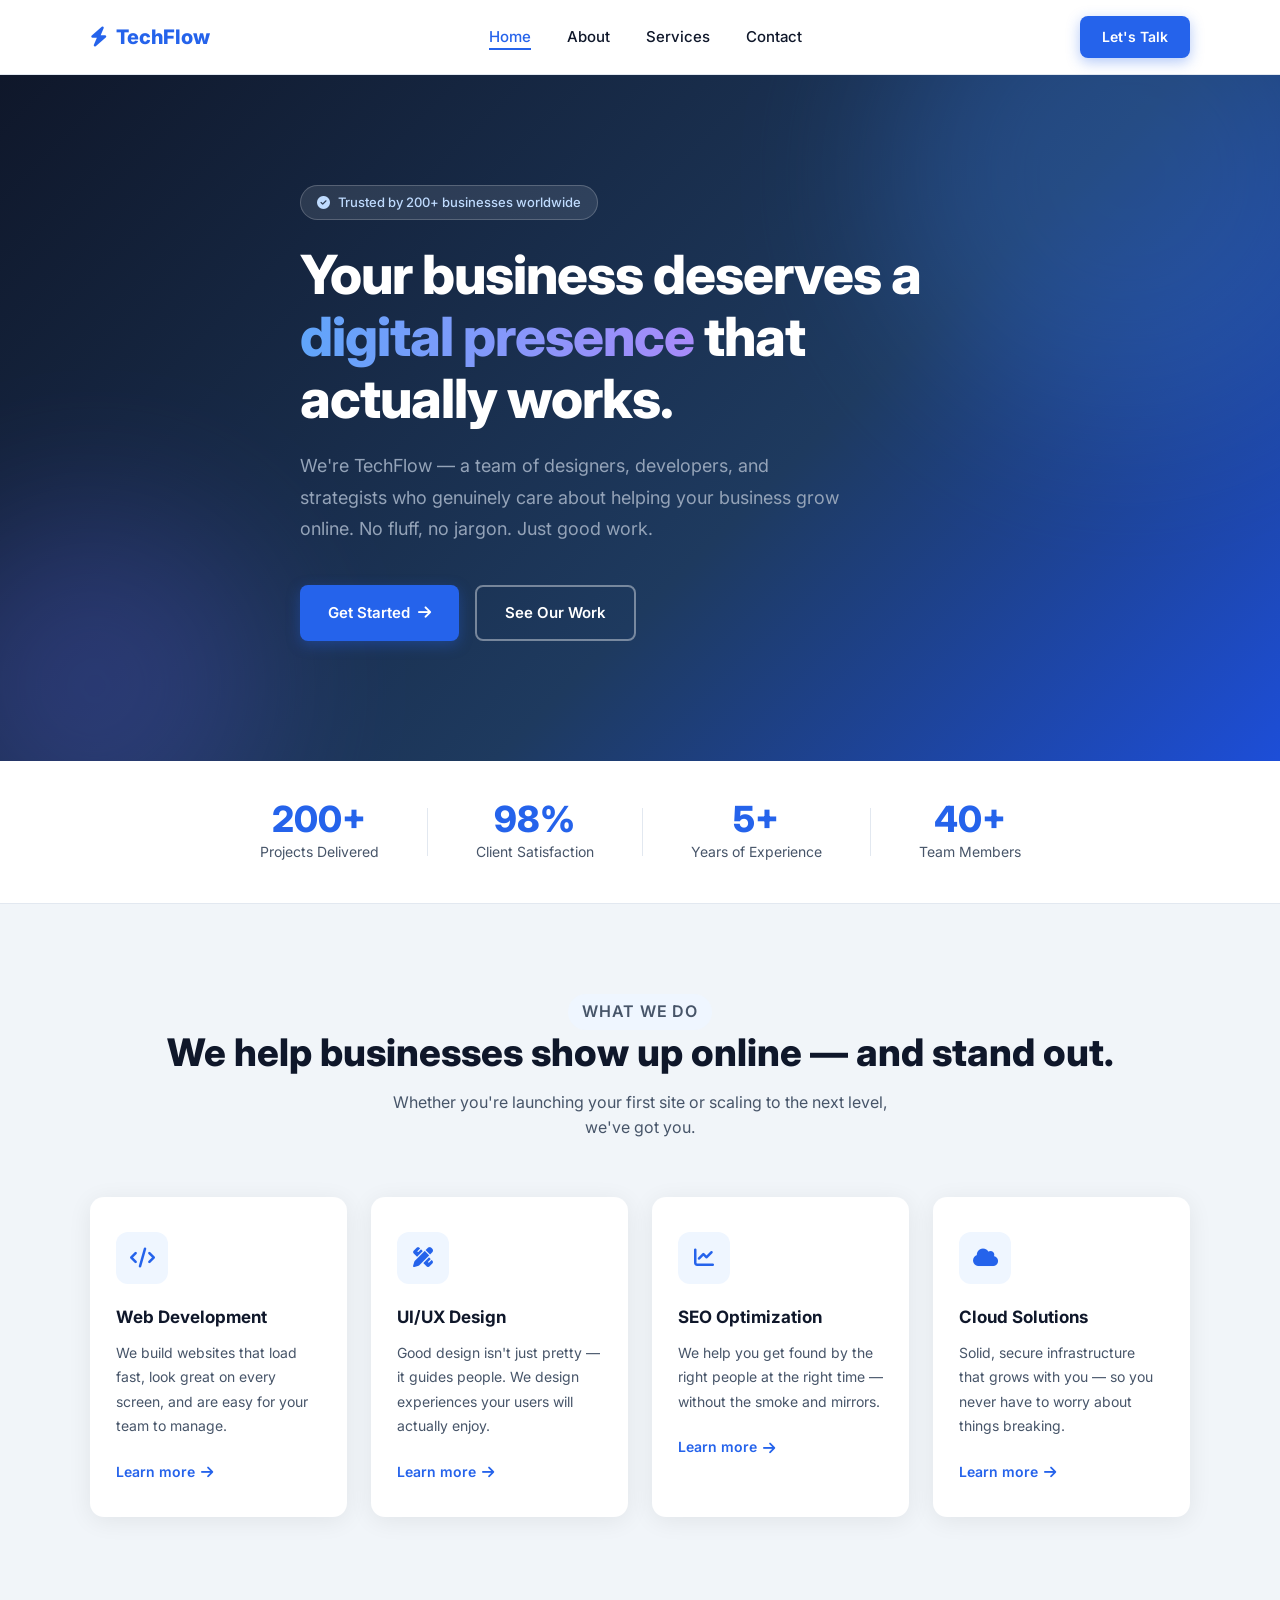
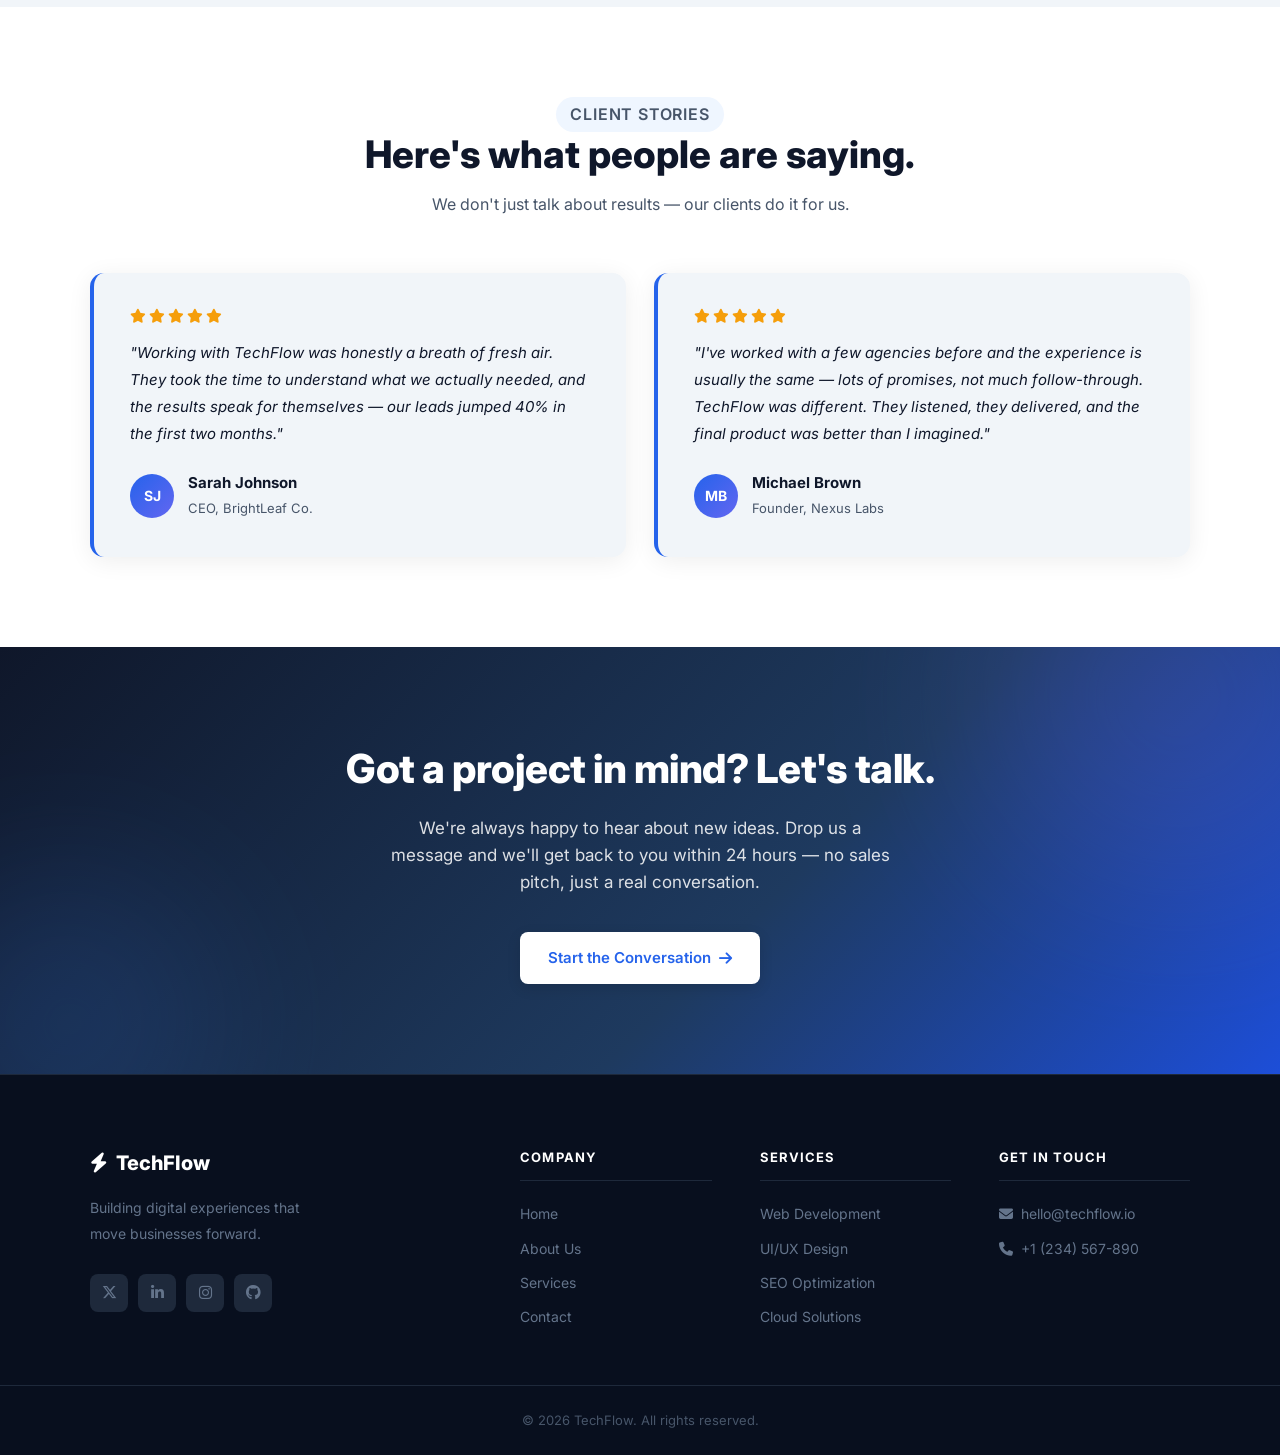
==== index.html @ c0643336 "Initial project upload" ====
<!DOCTYPE html>
<html lang="en">
<head>
  <meta charset="UTF-8" />
  <meta name="viewport" content="width=device-width, initial-scale=1.0" />
  <title>TechFlow - Digital Agency</title>

  <!-- Google Fonts: Inter -->
  <link rel="preconnect" href="https://fonts.googleapis.com" />
  <link href="https://fonts.googleapis.com/css2?family=Inter:wght@400;500;600;700;800&display=swap" rel="stylesheet" />

  <!-- Font Awesome for icons -->
  <link rel="stylesheet" href="https://cdnjs.cloudflare.com/ajax/libs/font-awesome/6.5.0/css/all.min.css" />

  <link rel="stylesheet" href="css/style.css" />
</head>

<body>

  <!-- ===== HEADER / NAVBAR ===== -->
  <header id="header">
    <nav class="navbar container">

      <!-- Logo -->
      <a href="index.html" class="logo">
        <i class="fa-solid fa-bolt"></i> TechFlow
      </a>

      <!-- Desktop nav links -->
      <ul class="nav-links" id="navLinks">
        <li><a href="index.html" class="active">Home</a></li>
        <li><a href="about.html">About</a></li>
        <li><a href="services.html">Services</a></li>
        <li><a href="contact.html">Contact</a></li>
      </ul>

      <!-- Right side: CTA button + hamburger -->
      <div class="nav-right">
        <a href="contact.html" class="btn btn-nav">Let's Talk</a>
        <button class="hamburger" id="hamburger" aria-label="Toggle menu">
          <i class="fa-solid fa-bars" id="hamburgerIcon"></i>
        </button>
      </div>

    </nav>
  </header>


  <!-- ===== HERO SECTION ===== -->
  <section class="hero">

    <!-- Decorative background blobs -->
    <div class="hero-blob blob-1"></div>
    <div class="hero-blob blob-2"></div>

    <div class="container hero-content">

      <!-- Small label above heading -->
      <div class="hero-tag">
        <i class="fa-solid fa-circle-check"></i> Trusted by 200+ businesses worldwide
      </div>

      <h1>Your business deserves a <span>digital presence</span> that actually works.</h1>

      <p>
        We're TechFlow — a team of designers, developers, and strategists who genuinely 
        care about helping your business grow online. No fluff, no jargon. Just good work.
      </p>

      <!-- Two buttons side by side -->
      <div class="hero-buttons">
        <a href="contact.html" class="btn">Get Started <i class="fa-solid fa-arrow-right"></i></a>
        <a href="services.html" class="btn btn-outline">See Our Work</a>
      </div>

    </div>
  </section>


  <!-- ===== STATS BAR ===== -->
  <section class="stats-bar">
    <div class="container stats-grid">

      <div class="stat-item">
        <strong>200+</strong>
        <span>Projects Delivered</span>
      </div>

      <div class="stat-divider"></div>

      <div class="stat-item">
        <strong>98%</strong>
        <span>Client Satisfaction</span>
      </div>

      <div class="stat-divider"></div>

      <div class="stat-item">
        <strong>5+</strong>
        <span>Years of Experience</span>
      </div>

      <div class="stat-divider"></div>

      <div class="stat-item">
        <strong>40+</strong>
        <span>Team Members</span>
      </div>

    </div>
  </section>


  <!-- ===== WHAT WE DO SECTION ===== -->
  <section class="services">
    <div class="container">

      <div class="section-title">
        <p class="section-label">What We Do</p>
        <h2>We help businesses show up online — and stand out.</h2>
        <p>Whether you're launching your first site or scaling to the next level, we've got you.</p>
      </div>

      <div class="cards-grid">

        <div class="card">
          <div class="card-icon"><i class="fa-solid fa-code"></i></div>
          <h3>Web Development</h3>
          <p>We build websites that load fast, look great on every screen, and are easy for your team to manage.</p>
          <a href="services.html" class="card-link">Learn more <i class="fa-solid fa-arrow-right"></i></a>
        </div>

        <div class="card">
          <div class="card-icon"><i class="fa-solid fa-pen-ruler"></i></div>
          <h3>UI/UX Design</h3>
          <p>Good design isn't just pretty — it guides people. We design experiences your users will actually enjoy.</p>
          <a href="services.html" class="card-link">Learn more <i class="fa-solid fa-arrow-right"></i></a>
        </div>

        <div class="card">
          <div class="card-icon"><i class="fa-solid fa-chart-line"></i></div>
          <h3>SEO Optimization</h3>
          <p>We help you get found by the right people at the right time — without the smoke and mirrors.</p>
          <a href="services.html" class="card-link">Learn more <i class="fa-solid fa-arrow-right"></i></a>
        </div>

        <div class="card">
          <div class="card-icon"><i class="fa-solid fa-cloud"></i></div>
          <h3>Cloud Solutions</h3>
          <p>Solid, secure infrastructure that grows with you — so you never have to worry about things breaking.</p>
          <a href="services.html" class="card-link">Learn more <i class="fa-solid fa-arrow-right"></i></a>
        </div>

      </div>

    </div>
  </section>


  <!-- ===== TESTIMONIALS SECTION ===== -->
  <section class="testimonials">
    <div class="container">

      <div class="section-title">
        <p class="section-label">Client Stories</p>
        <h2>Here's what people are saying.</h2>
        <p>We don't just talk about results — our clients do it for us.</p>
      </div>

      <div class="testimonials-grid">

        <div class="testimonial-card">
          <!-- Star rating -->
          <div class="stars">
            <i class="fa-solid fa-star"></i>
            <i class="fa-solid fa-star"></i>
            <i class="fa-solid fa-star"></i>
            <i class="fa-solid fa-star"></i>
            <i class="fa-solid fa-star"></i>
          </div>
          <p>"Working with TechFlow was honestly a breath of fresh air. They took the time to understand what we actually needed, and the results speak for themselves — our leads jumped 40% in the first two months."</p>
          <!-- Author info -->
          <div class="testimonial-author">
            <div class="author-avatar">SJ</div>
            <div>
              <strong>Sarah Johnson</strong>
              <span>CEO, BrightLeaf Co.</span>
            </div>
          </div>
        </div>

        <div class="testimonial-card">
          <div class="stars">
            <i class="fa-solid fa-star"></i>
            <i class="fa-solid fa-star"></i>
            <i class="fa-solid fa-star"></i>
            <i class="fa-solid fa-star"></i>
            <i class="fa-solid fa-star"></i>
          </div>
          <p>"I've worked with a few agencies before and the experience is usually the same — lots of promises, not much follow-through. TechFlow was different. They listened, they delivered, and the final product was better than I imagined."</p>
          <div class="testimonial-author">
            <div class="author-avatar">MB</div>
            <div>
              <strong>Michael Brown</strong>
              <span>Founder, Nexus Labs</span>
            </div>
          </div>
        </div>

      </div>

    </div>
  </section>


  <section class="cta">
    <div class="container cta-content">
      <h2>Got a project in mind? Let's talk.</h2>
      <p>We're always happy to hear about new ideas. Drop us a message and we'll get back to you within 24 hours — no sales pitch, just a real conversation.</p>
      <a href="contact.html" class="btn btn-white">Start the Conversation <i class="fa-solid fa-arrow-right"></i></a>
    </div>
  </section>


  <!-- ===== FOOTER ===== -->
  <footer>
    <div class="container footer-top">

      <!-- Brand column -->
      <div class="footer-brand">
        <a href="index.html" class="logo logo-white">
          <i class="fa-solid fa-bolt"></i> TechFlow
        </a>
        <p>Building digital experiences that move businesses forward.</p>
        <!-- Social icons -->
        <div class="social-icons">
          <a href="#" aria-label="Twitter"><i class="fa-brands fa-x-twitter"></i></a>
          <a href="#" aria-label="LinkedIn"><i class="fa-brands fa-linkedin-in"></i></a>
          <a href="#" aria-label="Instagram"><i class="fa-brands fa-instagram"></i></a>
          <a href="#" aria-label="GitHub"><i class="fa-brands fa-github"></i></a>
        </div>
      </div>

      <!-- Quick links column -->
      <div class="footer-col">
        <h4>Company</h4>
        <ul class="footer-links">
          <li><a href="index.html">Home</a></li>
          <li><a href="about.html">About Us</a></li>
          <li><a href="services.html">Services</a></li>
          <li><a href="contact.html">Contact</a></li>
        </ul>
      </div>

      <!-- Services column -->
      <div class="footer-col">
        <h4>Services</h4>
        <ul class="footer-links">
          <li><a href="services.html">Web Development</a></li>
          <li><a href="services.html">UI/UX Design</a></li>
          <li><a href="services.html">SEO Optimization</a></li>
          <li><a href="services.html">Cloud Solutions</a></li>
        </ul>
      </div>

      <!-- Contact column -->
      <div class="footer-col">
        <h4>Get in Touch</h4>
        <ul class="footer-links">
          <li><a href="mailto:hello@techflow.io"><i class="fa-solid fa-envelope"></i> hello@techflow.io</a></li>
          <li><a href="tel:+1234567890"><i class="fa-solid fa-phone"></i> +1 (234) 567-890</a></li>
        </ul>
      </div>

    </div>

    <!-- Bottom bar -->
    <div class="footer-bottom">
      <div class="container">
        <p>© 2026 TechFlow. All rights reserved.</p>
      </div>
    </div>
  </footer>


  <script src="js/main.js"></script>
</body>
</html>
---- css/style.css ----
/* ===========================
   CSS VARIABLES
=========================== */
:root {
  --primary:      #2563eb;
  --primary-dark: #1d4ed8;
  --dark:         #0f172a;
  --text:         #475569;
  --light-bg:     #f1f5f9;
  --white:        #ffffff;
  --border:       #e2e8f0;
  --card-shadow:  0 4px 24px rgba(0, 0, 0, 0.07);
}

/* ===========================
   RESET & BASE
=========================== */
* {
  margin: 0;
  padding: 0;
  box-sizing: border-box;
}

html {
  scroll-behavior: smooth;
}

body {
  font-family: 'Inter', sans-serif;
  background-color: var(--white);
  color: var(--text);
  line-height: 1.6;
}

a {
  text-decoration: none;
  color: inherit;
}

ul {
  list-style: none;
}

/* ===========================
   UTILITIES
=========================== */
.container {
  width: 90%;
  max-width: 1100px;
  margin: 0 auto;
}

section {
  padding: 90px 0;
}

/* ---- Buttons ---- */
.btn {
  display: inline-flex;
  align-items: center;
  gap: 8px;
  padding: 14px 28px;
  background-color: var(--primary);
  color: var(--white);
  border-radius: 8px;
  font-size: 15px;
  font-weight: 600;
  transition: background-color 0.25s, transform 0.2s, box-shadow 0.25s;
  box-shadow: 0 4px 14px rgba(37, 99, 235, 0.35);
}

.btn:hover {
  background-color: var(--primary-dark);
  transform: translateY(-2px);
  box-shadow: 0 6px 20px rgba(37, 99, 235, 0.45);
}

/* Outline button — transparent with a border */
.btn-outline {
  background-color: transparent;
  color: var(--white);
  border: 2px solid rgba(255, 255, 255, 0.4);
  box-shadow: none;
}

.btn-outline:hover {
  background-color: rgba(255, 255, 255, 0.1);
  border-color: var(--white);
  box-shadow: none;
}

/* White button — used on coloured backgrounds */
.btn-white {
  background-color: var(--white);
  color: var(--primary);
  box-shadow: 0 4px 14px rgba(0, 0, 0, 0.12);
}

.btn-white:hover {
  background-color: #e0eaff;
  box-shadow: 0 6px 20px rgba(0, 0, 0, 0.15);
}

/* Small nav CTA button */
.btn-nav {
  padding: 10px 22px;
  font-size: 14px;
}

/* ---- Section title block ---- */
.section-title {
  text-align: center;
  margin-bottom: 56px;
}

/* Small coloured label above the heading */
.section-label {
  display: inline-block;
  background-color: #eff6ff;
  color: var(--primary);
  font-size: 13px;
  font-weight: 600;
  letter-spacing: 0.05em;
  text-transform: uppercase;
  padding: 5px 14px;
  border-radius: 20px;
  margin-bottom: 14px;
}

.section-title h2 {
  font-size: 38px;
  font-weight: 800;
  color: var(--dark);
  line-height: 1.2;
  margin-bottom: 14px;
}

.section-title p {
  font-size: 16px;
  max-width: 520px;
  margin: 0 auto;
  color: var(--text);
}


/* ===========================
   HEADER & NAVBAR
=========================== */
#header {
  background-color: var(--white);
  border-bottom: 1px solid var(--border);
  position: sticky;
  top: 0;
  z-index: 100;
  /* Subtle shadow that appears on scroll via JS */
  transition: box-shadow 0.3s;
}

#header.scrolled {
  box-shadow: 0 4px 20px rgba(0, 0, 0, 0.08);
}

.navbar {
  display: flex;
  justify-content: space-between;
  align-items: center;
  padding: 16px 0;
}

/* Logo */
.logo {
  font-size: 20px;
  font-weight: 800;
  color: var(--primary);
  display: flex;
  align-items: center;
  gap: 8px;
}

/* Desktop nav links */
.nav-links {
  display: flex;
  gap: 36px;
}

.nav-links a {
  font-size: 15px;
  font-weight: 500;
  color: var(--dark);
  position: relative;
  transition: color 0.2s;
}

/* Underline that slides in on hover */
.nav-links a::after {
  content: '';
  position: absolute;
  bottom: -4px;
  left: 0;
  width: 0;
  height: 2px;
  background-color: var(--primary);
  transition: width 0.25s;
}

.nav-links a:hover::after,
.nav-links a.active::after {
  width: 100%;
}

.nav-links a:hover,
.nav-links a.active {
  color: var(--primary);
}

/* Right side of navbar */
.nav-right {
  display: flex;
  align-items: center;
  gap: 16px;
}

/* Hamburger — hidden on desktop, shown on mobile via media query */
.hamburger {
  display: none;
  background: none;
  border: 1px solid var(--border);
  border-radius: 6px;
  padding: 6px 10px;
  font-size: 20px;
  cursor: pointer;
  color: var(--dark);
  transition: background-color 0.2s;
}

.hamburger:hover {
  background-color: var(--light-bg);
}


/* ===========================
   HERO SECTION
=========================== */
.hero {
  background: linear-gradient(135deg, #0f172a 0%, #1e3a5f 60%, #1d4ed8 100%);
  color: var(--white);
  padding: 110px 0 120px;
  position: relative;
  overflow: hidden; /* Keeps the blobs from causing scrollbars */
}

/* Decorative blurred circles in the background */
.hero-blob {
  position: absolute;
  border-radius: 50%;
  filter: blur(80px);
  opacity: 0.25;
  pointer-events: none; /* Can't be clicked */
}

.blob-1 {
  width: 500px;
  height: 500px;
  background: #3b82f6;
  top: -150px;
  right: -100px;
}

.blob-2 {
  width: 350px;
  height: 350px;
  background: #6366f1;
  bottom: -100px;
  left: -80px;
}

.hero-content {
  position: relative; /* Sits above the blobs */
  max-width: 680px;
}

/* Small pill tag above the heading */
.hero-tag {
  display: inline-flex;
  align-items: center;
  gap: 8px;
  background-color: rgba(255, 255, 255, 0.1);
  border: 1px solid rgba(255, 255, 255, 0.2);
  color: #bfdbfe;
  font-size: 13px;
  font-weight: 500;
  padding: 6px 16px;
  border-radius: 20px;
  margin-bottom: 24px;
}

.hero-content h1 {
  font-size: 54px;
  font-weight: 800;
  line-height: 1.15;
  margin-bottom: 20px;
  letter-spacing: -1px;
}

/* Gradient highlight on the key word */
.hero-content h1 span {
  background: linear-gradient(90deg, #60a5fa, #a78bfa);
  -webkit-background-clip: text;
  -webkit-text-fill-color: transparent;
  background-clip: text;
}

.hero-content p {
  font-size: 18px;
  color: #94a3b8;
  margin-bottom: 40px;
  line-height: 1.75;
  max-width: 560px;
}

/* Two buttons side by side */
.hero-buttons {
  display: flex;
  gap: 16px;
  flex-wrap: wrap; /* Wraps on very small screens */
}


/* ===========================
   STATS BAR
=========================== */
.stats-bar {
  background-color: var(--white);
  border-bottom: 1px solid var(--border);
  padding: 40px 0;
}

.stats-grid {
  display: flex;
  justify-content: center;
  align-items: center;
  gap: 0;
  flex-wrap: wrap;
}

.stat-item {
  display: flex;
  flex-direction: column;
  align-items: center;
  padding: 0 48px;
}

.stat-item strong {
  font-size: 36px;
  font-weight: 800;
  color: var(--primary);
  line-height: 1;
}

.stat-item span {
  font-size: 14px;
  color: var(--text);
  margin-top: 4px;
}

/* Vertical divider between stats */
.stat-divider {
  width: 1px;
  height: 48px;
  background-color: var(--border);
}


/* ===========================
   WHAT WE DO (SERVICES)
=========================== */
.services {
  background-color: var(--light-bg);
}

/* 4-column grid */
.cards-grid {
  display: grid;
  grid-template-columns: repeat(4, 1fr);
  gap: 24px;
}

.card {
  background-color: var(--white);
  padding: 32px 26px;
  border-radius: 14px;
  box-shadow: var(--card-shadow);
  border-top: 3px solid transparent; /* Coloured top border appears on hover */
  transition: transform 0.3s, border-color 0.3s, box-shadow 0.3s;
}

.card:hover {
  transform: translateY(-8px);
  border-top-color: var(--primary);
  box-shadow: 0 12px 32px rgba(0, 0, 0, 0.1);
}

/* Icon box */
.card-icon {
  width: 52px;
  height: 52px;
  background-color: #eff6ff;
  color: var(--primary);
  border-radius: 12px;
  display: flex;
  align-items: center;
  justify-content: center;
  font-size: 20px;
  margin-bottom: 20px;
  transition: background-color 0.3s;
}

.card:hover .card-icon {
  background-color: var(--primary);
  color: var(--white);
}

.card h3 {
  font-size: 17px;
  font-weight: 700;
  color: var(--dark);
  margin-bottom: 10px;
}

.card p {
  font-size: 14px;
  line-height: 1.75;
  margin-bottom: 20px;
}

/* "Learn more" link at the bottom of each card */
.card-link {
  font-size: 14px;
  font-weight: 600;
  color: var(--primary);
  display: inline-flex;
  align-items: center;
  gap: 6px;
  transition: gap 0.2s;
}

.card-link:hover {
  gap: 10px; /* Arrow slides right on hover */
}


/* ===========================
   TESTIMONIALS
=========================== */
.testimonials {
  background-color: var(--white);
}

/* 2-column grid */
.testimonials-grid {
  display: grid;
  grid-template-columns: repeat(2, 1fr);
  gap: 28px;
}

.testimonial-card {
  background-color: var(--light-bg);
  padding: 36px;
  border-radius: 14px;
  box-shadow: var(--card-shadow);
  border-left: 4px solid var(--primary); /* Blue left accent bar */
  transition: transform 0.3s;
}

.testimonial-card:hover {
  transform: translateY(-4px);
}

/* Gold star row */
.stars {
  color: #f59e0b;
  font-size: 14px;
  margin-bottom: 16px;
  display: flex;
  gap: 3px;
}

.testimonial-card p {
  font-size: 15px;
  line-height: 1.8;
  margin-bottom: 24px;
  font-style: italic;
  color: var(--dark);
}

/* Author row: avatar + name/role */
.testimonial-author {
  display: flex;
  align-items: center;
  gap: 14px;
}

/* Initials circle */
.author-avatar {
  width: 44px;
  height: 44px;
  background: linear-gradient(135deg, var(--primary), #6366f1);
  color: var(--white);
  border-radius: 50%;
  display: flex;
  align-items: center;
  justify-content: center;
  font-size: 14px;
  font-weight: 700;
  flex-shrink: 0;
}

.testimonial-author strong {
  display: block;
  font-size: 15px;
  color: var(--dark);
}

.testimonial-author span {
  font-size: 13px;
  color: var(--text);
}


/* ===========================
   CTA SECTION
=========================== */
.cta {
  background: linear-gradient(135deg, #0f172a 0%, #1e3a5f 60%, #1d4ed8 100%);
  color: var(--white);
  text-align: center;
  position: relative;
  overflow: hidden;
}

/* Decorative blobs — same technique as the hero */
.cta::before {
  content: '';
  position: absolute;
  width: 400px;
  height: 400px;
  background: #6366f1;
  border-radius: 50%;
  filter: blur(90px);
  opacity: 0.2;
  top: -150px;
  right: -100px;
  pointer-events: none;
}

.cta::after {
  content: '';
  position: absolute;
  width: 300px;
  height: 300px;
  background: #3b82f6;
  border-radius: 50%;
  filter: blur(80px);
  opacity: 0.15;
  bottom: -100px;
  left: -80px;
  pointer-events: none;
}

/* Content sits above the blobs */
.cta-content {
  position: relative;
  z-index: 1;
}

.cta-content h2 {
  font-size: 40px;
  font-weight: 800;
  margin-bottom: 14px;
  letter-spacing: -0.5px;
}

.cta-content p {
  font-size: 17px;
  margin-bottom: 36px;
  opacity: 0.85;
  max-width: 500px;
  margin-left: auto;
  margin-right: auto;
}


/* ===========================
   FOOTER
=========================== */
footer {
  background-color: #080f1e; /* Slightly deeper than --dark for contrast */
  color: #94a3b8;
  border-top: 1px solid #1e293b;
}

/* Top section: 4 columns */
.footer-top {
  display: grid;
  grid-template-columns: 2fr 1fr 1fr 1fr;
  gap: 48px;
  padding: 72px 0 56px;
}

/* White logo in footer */
.logo-white {
  color: var(--white);
  margin-bottom: 16px;
  display: inline-flex;
}

.footer-brand p {
  font-size: 14px;
  line-height: 1.8;
  max-width: 240px;
  margin-bottom: 28px;
  color: #64748b;
}

/* Social icons row */
.social-icons {
  display: flex;
  gap: 10px;
}

.social-icons a {
  width: 38px;
  height: 38px;
  background-color: #1e293b;
  color: #64748b;
  border-radius: 8px;
  display: flex;
  align-items: center;
  justify-content: center;
  font-size: 15px;
  transition: background-color 0.25s, color 0.25s, transform 0.2s;
}

.social-icons a:hover {
  background-color: var(--primary);
  color: var(--white);
  transform: translateY(-3px);
}

/* Footer column heading */
.footer-col h4 {
  color: var(--white);
  font-size: 13px;
  font-weight: 700;
  text-transform: uppercase;
  letter-spacing: 0.08em;
  margin-bottom: 22px;
  padding-bottom: 12px;
  border-bottom: 1px solid #1e293b; /* Subtle underline under each heading */
}

/* Footer nav links */
.footer-links {
  display: flex;
  flex-direction: column;
  gap: 12px;
}

.footer-links a {
  font-size: 14px;
  color: #64748b;
  display: flex;
  align-items: center;
  gap: 8px;
  transition: color 0.2s, gap 0.2s;
}

.footer-links a:hover {
  color: var(--white);
  gap: 12px; /* Slight nudge on hover for icon links */
}

/* Bottom copyright bar */
.footer-bottom {
  border-top: 1px solid #1e293b;
  padding: 24px 0;
  font-size: 13px;
  text-align: center;
  color: #475569;
}


/* ===========================
   RESPONSIVE — TABLET (max 900px)
=========================== */
@media (max-width: 900px) {

  .hero-content h1 {
    font-size: 42px;
  }

  /* 2 columns for service cards */
  .cards-grid {
    grid-template-columns: repeat(2, 1fr);
  }

  /* 2 columns for footer */
  .footer-top {
    grid-template-columns: 1fr 1fr;
  }

}


/* ===========================
   RESPONSIVE — MOBILE (max 768px)
   Hamburger appears, nav links collapse
=========================== */
@media (max-width: 768px) {

  /* Hide desktop nav links by default */
  .nav-links {
    display: none;
    flex-direction: column;
    gap: 20px;
    position: absolute;
    top: 61px;
    left: 0;
    width: 100%;
    background-color: var(--white);
    padding: 28px 5%;
    border-bottom: 1px solid var(--border);
    box-shadow: 0 8px 20px rgba(0, 0, 0, 0.08);
    z-index: 99;
  }

  /* JS adds this class to open the menu */
  .nav-links.open {
    display: flex;
  }

  /* Show hamburger button */
  .hamburger {
    display: block;
  }

  /* Hide the "Let's Talk" CTA button — hamburger replaces it */
  .btn-nav {
    display: none;
  }

  .hero {
    padding: 80px 0 90px;
  }

  .hero-content h1 {
    font-size: 34px;
  }

  .hero-content p {
    font-size: 16px;
  }

  .section-title h2 {
    font-size: 28px;
  }

  /* Single column cards */
  .cards-grid {
    grid-template-columns: 1fr;
  }

  /* Single column testimonials */
  .testimonials-grid {
    grid-template-columns: 1fr;
  }

  /* Single column footer */
  .footer-top {
    grid-template-columns: 1fr;
    gap: 32px;
  }

  .footer-brand p {
    max-width: 100%;
  }

  .cta-content h2 {
    font-size: 28px;
  }

  /* Stack stats vertically */
  .stats-grid {
    flex-direction: column;
    gap: 24px;
  }

  .stat-divider {
    display: none;
  }

}


/* ===========================
   PAGE HERO (used on About, Services, Contact)
   Smaller banner — not full screen like home
=========================== */
.page-hero {
  background: linear-gradient(135deg, #0f172a 0%, #1e3a5f 60%, #1d4ed8 100%);
  color: var(--white);
  padding: 80px 0;
  text-align: center;
}

.page-hero-label {
  display: inline-block;
  background-color: rgba(255, 255, 255, 0.1);
  border: 1px solid rgba(255, 255, 255, 0.2);
  color: #bfdbfe;
  font-size: 13px;
  font-weight: 600;
  letter-spacing: 0.06em;
  text-transform: uppercase;
  padding: 5px 16px;
  border-radius: 20px;
  margin-bottom: 20px;
}

.page-hero h1 {
  font-size: 42px;
  font-weight: 800;
  line-height: 1.2;
  max-width: 680px;
  margin: 0 auto;
  letter-spacing: -0.5px;
}


/* ===========================
   STORY & MISSION SECTION
=========================== */
.about-story {
  background-color: var(--white);
}

/* Two columns: story text on left, mission card on right */
.story-grid {
  display: grid;
  grid-template-columns: 1fr 1fr;
  gap: 60px;
  align-items: start;
}

.story-content .section-label {
  margin-bottom: 14px;
}

.story-content h2 {
  font-size: 32px;
  font-weight: 800;
  color: var(--dark);
  line-height: 1.25;
  margin-bottom: 20px;
}

/* Each paragraph in the story has spacing below it */
.story-content p {
  font-size: 15px;
  line-height: 1.8;
  margin-bottom: 16px;
}

/* Mission card — styled box on the right */
.mission-card {
  background-color: var(--light-bg);
  border-radius: 16px;
  padding: 40px 36px;
  border-left: 4px solid var(--primary);
  box-shadow: var(--card-shadow);
}

.mission-icon {
  width: 52px;
  height: 52px;
  background-color: #eff6ff;
  color: var(--primary);
  border-radius: 12px;
  display: flex;
  align-items: center;
  justify-content: center;
  font-size: 22px;
  margin-bottom: 20px;
}

.mission-card h3 {
  font-size: 22px;
  font-weight: 700;
  color: var(--dark);
  margin-bottom: 14px;
}

.mission-card p {
  font-size: 15px;
  line-height: 1.8;
}


/* ===========================
   VALUES SECTION
=========================== */
.values {
  background-color: var(--light-bg);
}

/* 3 equal columns */
.values-grid {
  display: grid;
  grid-template-columns: repeat(3, 1fr);
  gap: 24px;
}

.value-card {
  background-color: var(--white);
  padding: 36px 28px;
  border-radius: 14px;
  box-shadow: var(--card-shadow);
  text-align: center;
  transition: transform 0.3s;
}

.value-card:hover {
  transform: translateY(-6px);
}

.value-icon {
  width: 60px;
  height: 60px;
  background-color: #eff6ff;
  color: var(--primary);
  border-radius: 50%;
  display: flex;
  align-items: center;
  justify-content: center;
  font-size: 24px;
  margin: 0 auto 20px;
}

.value-card h3 {
  font-size: 18px;
  font-weight: 700;
  color: var(--dark);
  margin-bottom: 10px;
}

.value-card p {
  font-size: 14px;
  line-height: 1.75;
}


/* ===========================
   TEAM SECTION
=========================== */
.team {
  background-color: var(--white);
}

/* 3-column grid for team cards */
.team-grid {
  display: grid;
  grid-template-columns: repeat(3, 1fr);
  gap: 28px;
}

.team-card {
  background-color: var(--light-bg);
  border-radius: 16px;
  padding: 36px 24px;
  text-align: center;
  box-shadow: var(--card-shadow);
  transition: transform 0.3s, box-shadow 0.3s;
}

.team-card:hover {
  transform: translateY(-6px);
  box-shadow: 0 12px 32px rgba(0, 0, 0, 0.1);
}

/* Photo placeholder — coloured circle with initials */
.team-photo {
  width: 90px;
  height: 90px;
  background: linear-gradient(135deg, var(--primary), #6366f1);
  color: var(--white);
  border-radius: 50%;
  display: flex;
  align-items: center;
  justify-content: center;
  font-size: 26px;
  font-weight: 700;
  margin: 0 auto 20px;
}

.team-card h3 {
  font-size: 17px;
  font-weight: 700;
  color: var(--dark);
  margin-bottom: 6px;
}

/* Role text below the name */
.team-card p {
  font-size: 14px;
  color: var(--primary);
  font-weight: 500;
}


/* ===========================
   ABOUT PAGE — RESPONSIVE
=========================== */
@media (max-width: 900px) {

  /* Stack story and mission vertically */
  .story-grid {
    grid-template-columns: 1fr;
    gap: 36px;
  }

  /* 2 columns for team on tablet */
  .team-grid {
    grid-template-columns: repeat(2, 1fr);
  }

}

@media (max-width: 768px) {

  .page-hero h1 {
    font-size: 28px;
  }

  /* Single column values */
  .values-grid {
    grid-template-columns: 1fr;
  }

  /* Single column team */
  .team-grid {
    grid-template-columns: 1fr;
  }

}


/* ===========================
   SERVICES PAGE
=========================== */
.services-detail {
  background-color: var(--light-bg);
}

/* 2x2 grid for the 4 service cards */
.services-detail-grid {
  display: grid;
  grid-template-columns: repeat(2, 1fr);
  gap: 28px;
}

/* Each service card */
.service-card {
  background-color: var(--white);
  border-radius: 16px;
  padding: 40px 36px;
  box-shadow: var(--card-shadow);
  border-top: 3px solid transparent;
  transition: transform 0.3s, border-color 0.3s, box-shadow 0.3s;
  display: flex;
  flex-direction: column; /* Stacks content so button sits at the bottom */
}

.service-card:hover {
  transform: translateY(-6px);
  border-top-color: var(--primary);
  box-shadow: 0 12px 32px rgba(0, 0, 0, 0.1);
}

/* Large icon box at the top of each card */
.service-card-icon {
  width: 60px;
  height: 60px;
  background-color: #eff6ff;
  color: var(--primary);
  border-radius: 14px;
  display: flex;
  align-items: center;
  justify-content: center;
  font-size: 24px;
  margin-bottom: 22px;
  transition: background-color 0.3s, color 0.3s;
}

.service-card:hover .service-card-icon {
  background-color: var(--primary);
  color: var(--white);
}

.service-card h3 {
  font-size: 20px;
  font-weight: 700;
  color: var(--dark);
  margin-bottom: 12px;
}

.service-card > p {
  font-size: 15px;
  line-height: 1.8;
  margin-bottom: 24px;
}

/* Bullet feature list inside each card */
.service-features {
  list-style: none;
  margin-bottom: 28px;
  display: flex;
  flex-direction: column;
  gap: 10px;
  /* flex-grow pushes the button to the bottom of the card */
  flex-grow: 1;
}

.service-features li {
  font-size: 14px;
  color: var(--text);
  display: flex;
  align-items: center;
  gap: 10px;
}

/* Green tick icon */
.service-features li i {
  color: #22c55e;
  font-size: 13px;
  flex-shrink: 0;
}

/* Dark outline button variant for service cards */
.btn-outline-dark {
  background-color: transparent;
  color: var(--dark);
  border: 2px solid var(--border);
  box-shadow: none;
  align-self: flex-start; /* Don't stretch full width */
}

.btn-outline-dark:hover {
  background-color: var(--primary);
  color: var(--white);
  border-color: var(--primary);
  box-shadow: 0 4px 14px rgba(37, 99, 235, 0.3);
}


/* ===========================
   WHY CHOOSE US
=========================== */
.why-us {
  background-color: var(--white);
}

/* 3 equal columns */
.why-grid {
  display: grid;
  grid-template-columns: repeat(3, 1fr);
  gap: 24px;
}

.why-card {
  background-color: var(--light-bg);
  border-radius: 14px;
  padding: 36px 28px;
  text-align: center;
  box-shadow: var(--card-shadow);
  transition: transform 0.3s;
}

.why-card:hover {
  transform: translateY(-6px);
}

.why-icon {
  width: 58px;
  height: 58px;
  background-color: #eff6ff;
  color: var(--primary);
  border-radius: 50%;
  display: flex;
  align-items: center;
  justify-content: center;
  font-size: 22px;
  margin: 0 auto 18px;
}

.why-card h3 {
  font-size: 17px;
  font-weight: 700;
  color: var(--dark);
  margin-bottom: 10px;
}

.why-card p {
  font-size: 14px;
  line-height: 1.75;
}


/* ===========================
   MODAL
=========================== */

/* Dark semi-transparent overlay behind the modal */
.modal-overlay {
  position: fixed;       /* Stays in place when you scroll */
  top: 0;
  left: 0;
  width: 100%;
  height: 100%;
  background-color: rgba(0, 0, 0, 0.55);
  display: flex;
  align-items: center;
  justify-content: center;
  z-index: 200;
  padding: 20px;
  /* Hidden by default — JS toggles this */
  opacity: 0;
  visibility: hidden;
  transition: opacity 0.3s, visibility 0.3s;
}

/* When JS adds the 'active' class, the modal becomes visible */
.modal-overlay.active {
  opacity: 1;
  visibility: visible;
}

/* The white modal box */
.modal-box {
  background-color: var(--white);
  border-radius: 18px;
  padding: 48px 44px;
  max-width: 580px;
  width: 100%;
  position: relative;
  /* Slides up slightly when opening */
  transform: translateY(20px);
  transition: transform 0.3s;
  box-shadow: 0 20px 60px rgba(0, 0, 0, 0.2);
}

.modal-overlay.active .modal-box {
  transform: translateY(0);
}

/* X close button in the top-right corner */
.modal-close {
  position: absolute;
  top: 18px;
  right: 18px;
  background: var(--light-bg);
  border: none;
  width: 36px;
  height: 36px;
  border-radius: 8px;
  font-size: 16px;
  cursor: pointer;
  color: var(--dark);
  display: flex;
  align-items: center;
  justify-content: center;
  transition: background-color 0.2s;
}

.modal-close:hover {
  background-color: #fee2e2;
  color: #dc2626;
}

/* Icon + title row at the top of the modal */
.modal-header {
  display: flex;
  align-items: center;
  gap: 16px;
  margin-bottom: 20px;
}

.modal-icon {
  width: 52px;
  height: 52px;
  background-color: #eff6ff;
  color: var(--primary);
  border-radius: 12px;
  display: flex;
  align-items: center;
  justify-content: center;
  font-size: 22px;
  flex-shrink: 0;
}

.modal-box h2 {
  font-size: 22px;
  font-weight: 800;
  color: var(--dark);
}

/* Body paragraph */
.modal-box p {
  font-size: 15px;
  line-height: 1.85;
  color: var(--text);
  margin-bottom: 28px;
}


/* ===========================
   SERVICES PAGE — RESPONSIVE
=========================== */
@media (max-width: 900px) {

  /* Stack service cards to single column on tablet */
  .services-detail-grid {
    grid-template-columns: 1fr;
  }

}

@media (max-width: 768px) {

  /* Single column why cards */
  .why-grid {
    grid-template-columns: 1fr;
  }

  /* Tighter modal padding on mobile */
  .modal-box {
    padding: 36px 24px;
  }

}


/* ===========================
   CONTACT PAGE
=========================== */
.contact-section {
  background-color: var(--light-bg);
}

/* Two columns: info on left, form on right */
.contact-grid {
  display: grid;
  grid-template-columns: 1fr 1.4fr;
  gap: 60px;
  align-items: start;
}


/* ---- Left side: contact info ---- */
.contact-info h2 {
  font-size: 28px;
  font-weight: 800;
  color: var(--dark);
  margin-bottom: 14px;
  line-height: 1.3;
}

.contact-info > p {
  font-size: 15px;
  line-height: 1.8;
  margin-bottom: 36px;
}

/* Three info cards stacked vertically */
.info-cards {
  display: flex;
  flex-direction: column;
  gap: 16px;
  margin-bottom: 36px;
}

.info-card {
  display: flex;
  align-items: center;
  gap: 16px;
  background-color: var(--white);
  padding: 20px 22px;
  border-radius: 12px;
  box-shadow: var(--card-shadow);
  transition: transform 0.2s;
}

.info-card:hover {
  transform: translateX(4px);
}

/* Icon circle */
.info-icon {
  width: 46px;
  height: 46px;
  background-color: #eff6ff;
  color: var(--primary);
  border-radius: 10px;
  display: flex;
  align-items: center;
  justify-content: center;
  font-size: 18px;
  flex-shrink: 0;
}

.info-card h4 {
  font-size: 13px;
  font-weight: 600;
  color: var(--text);
  text-transform: uppercase;
  letter-spacing: 0.05em;
  margin-bottom: 4px;
}

.info-card a,
.info-card span {
  font-size: 15px;
  color: var(--dark);
  font-weight: 500;
  transition: color 0.2s;
}

.info-card a:hover {
  color: var(--primary);
}

/* Social row below info cards */
.contact-social p {
  font-size: 13px;
  color: var(--text);
  margin-bottom: 12px;
  font-weight: 500;
}


/* ---- Right side: form ---- */
.contact-form-wrap {
  background-color: var(--white);
  border-radius: 18px;
  padding: 48px 44px;
  box-shadow: var(--card-shadow);
}

/* Name + Email sit side by side */
.form-row {
  display: grid;
  grid-template-columns: 1fr 1fr;
  gap: 20px;
}

/* Each label + input group */
.form-group {
  display: flex;
  flex-direction: column;
  margin-bottom: 22px;
}

.form-group label {
  font-size: 14px;
  font-weight: 600;
  color: var(--dark);
  margin-bottom: 8px;
}

/* Input and textarea share the same style */
.form-group input,
.form-group textarea {
  padding: 13px 16px;
  border: 1.5px solid var(--border);
  border-radius: 8px;
  font-size: 15px;
  font-family: 'Inter', sans-serif;
  color: var(--dark);
  background-color: var(--light-bg);
  transition: border-color 0.2s, box-shadow 0.2s;
  outline: none;
  resize: vertical; /* Only textarea can be resized vertically */
}

/* Blue border + glow when focused */
.form-group input:focus,
.form-group textarea:focus {
  border-color: var(--primary);
  box-shadow: 0 0 0 3px rgba(37, 99, 235, 0.1);
  background-color: var(--white);
}

/* Red border when field has an error */
.form-group input.error,
.form-group textarea.error {
  border-color: #ef4444;
  box-shadow: 0 0 0 3px rgba(239, 68, 68, 0.1);
}

/* Error message text below the field */
.error-msg {
  font-size: 13px;
  color: #ef4444;
  margin-top: 6px;
  min-height: 18px; /* Stops layout jumping when message appears */
  font-weight: 500;
}

/* Full-width submit button */
.btn-submit {
  width: 100%;
  justify-content: center;
  padding: 15px;
  font-size: 16px;
  margin-top: 4px;
}


/* ---- Success message (hidden by default) ---- */
.form-success {
  display: none; /* JS changes this to 'flex' after submit */
  flex-direction: column;
  align-items: center;
  text-align: center;
  padding: 40px 20px;
}

.success-icon {
  font-size: 56px;
  color: #22c55e;
  margin-bottom: 20px;
}

.form-success h3 {
  font-size: 24px;
  font-weight: 800;
  color: var(--dark);
  margin-bottom: 10px;
}

.form-success p {
  font-size: 15px;
  color: var(--text);
  line-height: 1.7;
}


/* ===========================
   CONTACT PAGE — RESPONSIVE
=========================== */
@media (max-width: 900px) {

  /* Stack info and form vertically */
  .contact-grid {
    grid-template-columns: 1fr;
    gap: 40px;
  }

}

@media (max-width: 768px) {

  /* Stack name + email fields vertically */
  .form-row {
    grid-template-columns: 1fr;
  }

  .contact-form-wrap {
    padding: 32px 24px;
  }

}
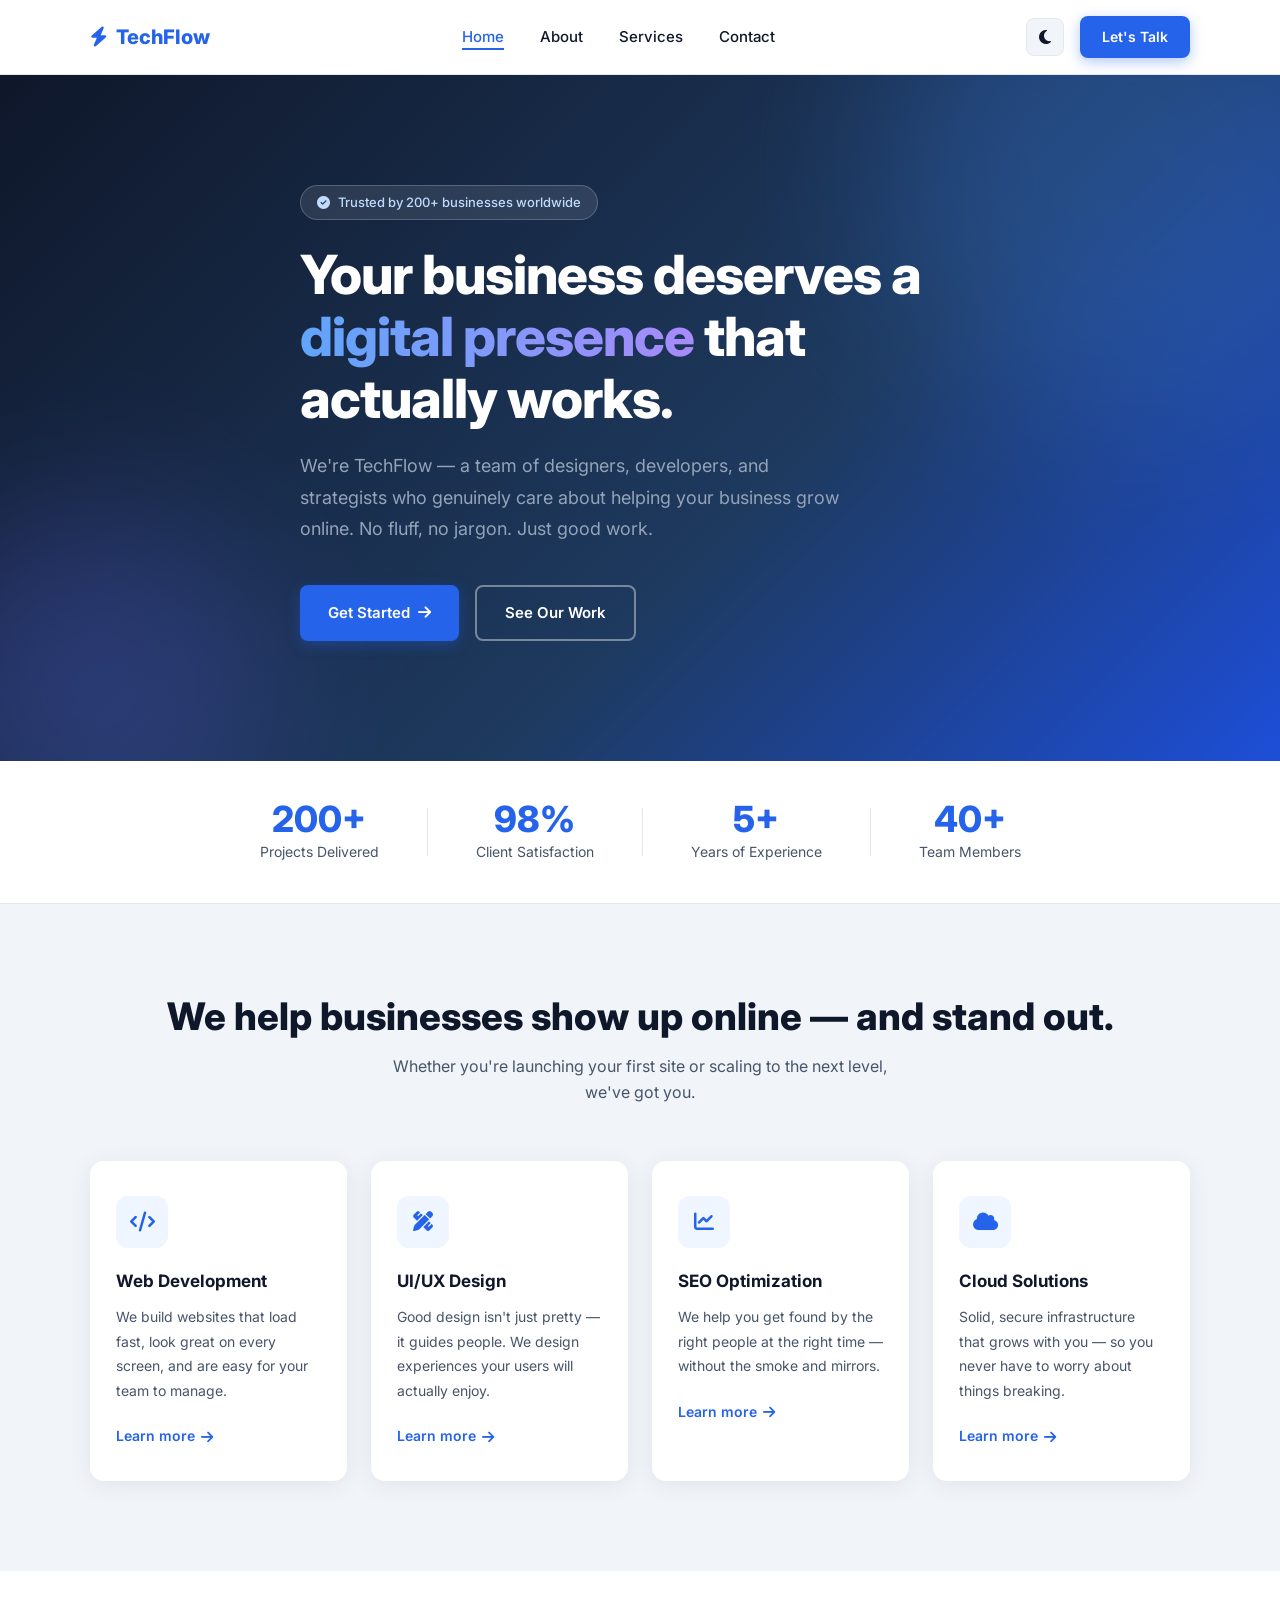
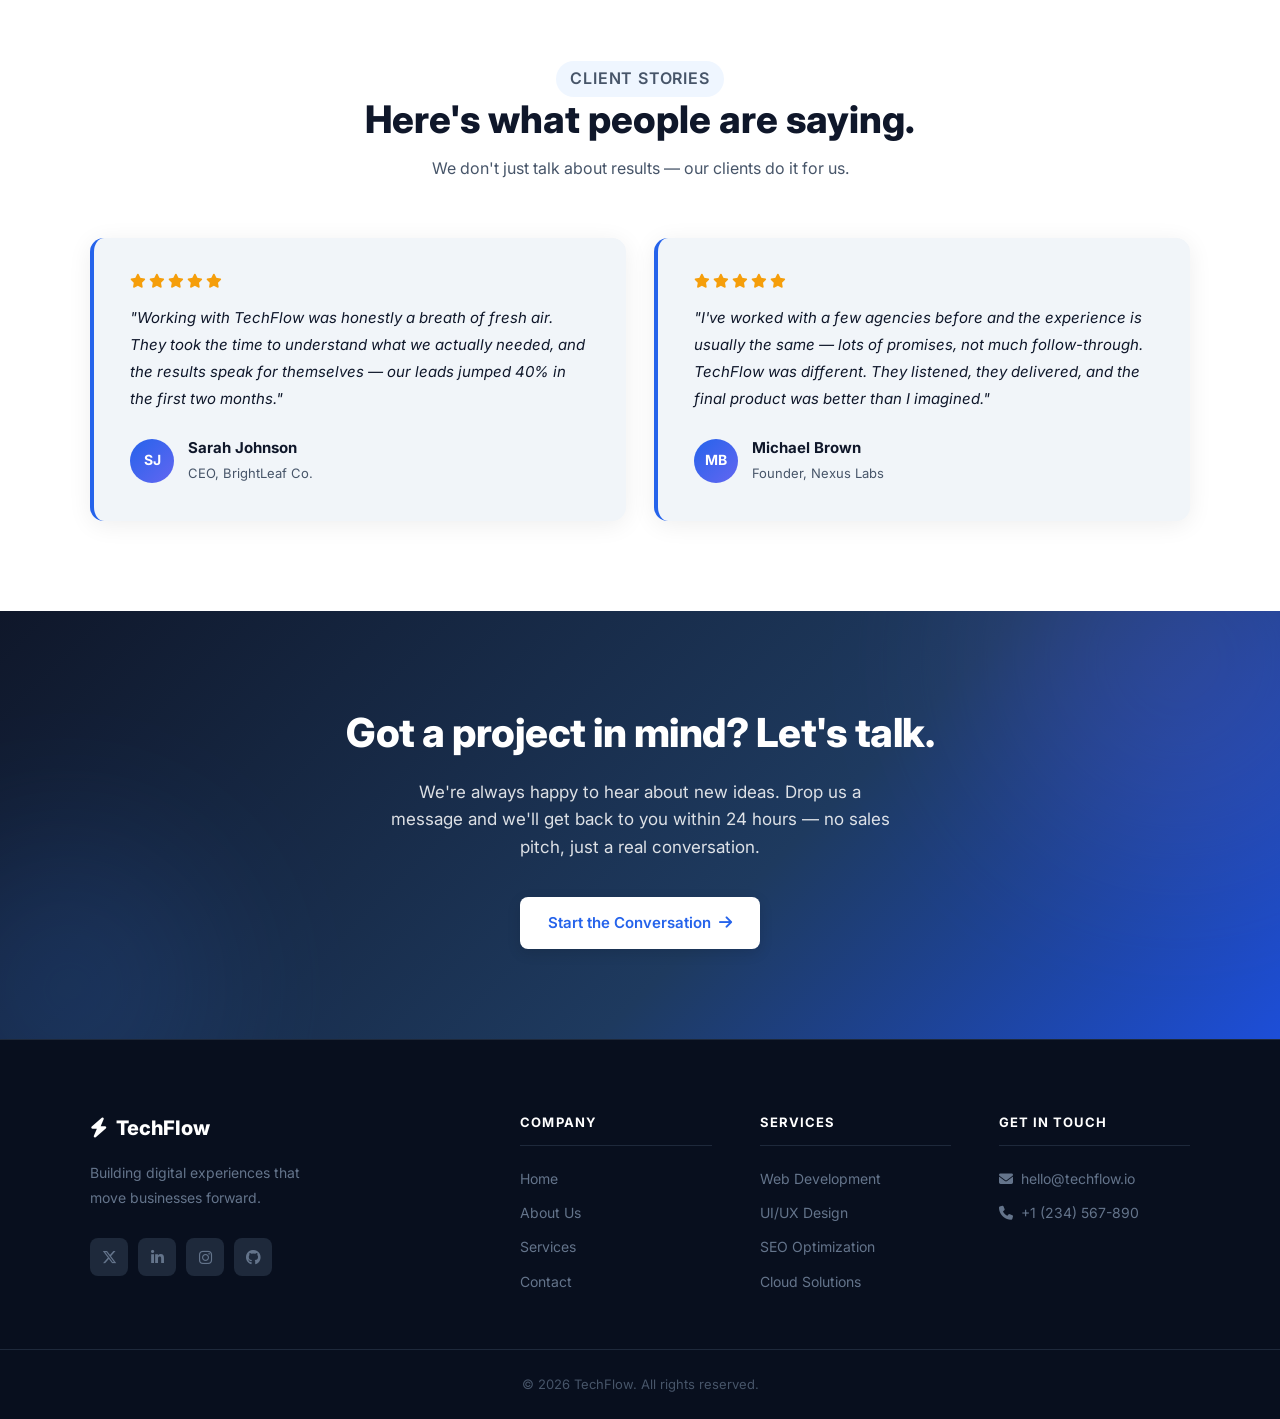
==== commit 90918b11: "added bonus features" ====
--- a/index.html
+++ b/index.html
@@ -16,6 +16,18 @@
 </head>
 
 <body>
+
+  <!-- ===== LOADING SCREEN ===== -->
+  <div class="loader" id="loader">
+    <div class="loader-logo">
+      <i class="fa-solid fa-bolt"></i> TechFlow
+    </div>
+    <div class="loader-dots">
+      <span></span>
+      <span></span>
+      <span></span>
+    </div>
+  </div>
 
   <!-- ===== HEADER / NAVBAR ===== -->
   <header id="header">
@@ -36,6 +48,9 @@
 
       <!-- Right side: CTA button + hamburger -->
       <div class="nav-right">
+        <button class="theme-toggle" id="themeToggle" aria-label="Toggle dark mode">
+          <i class="fa-solid fa-moon" id="themeIcon"></i>
+        </button>
         <a href="contact.html" class="btn btn-nav">Let's Talk</a>
         <button class="hamburger" id="hamburger" aria-label="Toggle menu">
           <i class="fa-solid fa-bars" id="hamburgerIcon"></i>
@@ -81,28 +96,28 @@
   <section class="stats-bar">
     <div class="container stats-grid">
 
-      <div class="stat-item">
+      <div class="stat-item reveal">
         <strong>200+</strong>
         <span>Projects Delivered</span>
       </div>
 
       <div class="stat-divider"></div>
 
-      <div class="stat-item">
+      <div class="stat-item reveal">
         <strong>98%</strong>
         <span>Client Satisfaction</span>
       </div>
 
       <div class="stat-divider"></div>
 
-      <div class="stat-item">
+      <div class="stat-item reveal">
         <strong>5+</strong>
         <span>Years of Experience</span>
       </div>
 
       <div class="stat-divider"></div>
 
-      <div class="stat-item">
+      <div class="stat-item reveal">
         <strong>40+</strong>
         <span>Team Members</span>
       </div>
@@ -115,36 +130,35 @@
   <section class="services">
     <div class="container">
 
-      <div class="section-title">
-        <p class="section-label">What We Do</p>
+      <div class="section-title reveal">
         <h2>We help businesses show up online — and stand out.</h2>
         <p>Whether you're launching your first site or scaling to the next level, we've got you.</p>
       </div>
 
       <div class="cards-grid">
 
-        <div class="card">
+        <div class="card reveal">
           <div class="card-icon"><i class="fa-solid fa-code"></i></div>
           <h3>Web Development</h3>
           <p>We build websites that load fast, look great on every screen, and are easy for your team to manage.</p>
           <a href="services.html" class="card-link">Learn more <i class="fa-solid fa-arrow-right"></i></a>
         </div>
 
-        <div class="card">
+        <div class="card reveal">
           <div class="card-icon"><i class="fa-solid fa-pen-ruler"></i></div>
           <h3>UI/UX Design</h3>
           <p>Good design isn't just pretty — it guides people. We design experiences your users will actually enjoy.</p>
           <a href="services.html" class="card-link">Learn more <i class="fa-solid fa-arrow-right"></i></a>
         </div>
 
-        <div class="card">
+        <div class="card reveal">
           <div class="card-icon"><i class="fa-solid fa-chart-line"></i></div>
           <h3>SEO Optimization</h3>
           <p>We help you get found by the right people at the right time — without the smoke and mirrors.</p>
           <a href="services.html" class="card-link">Learn more <i class="fa-solid fa-arrow-right"></i></a>
         </div>
 
-        <div class="card">
+        <div class="card reveal">
           <div class="card-icon"><i class="fa-solid fa-cloud"></i></div>
           <h3>Cloud Solutions</h3>
           <p>Solid, secure infrastructure that grows with you — so you never have to worry about things breaking.</p>
@@ -161,7 +175,7 @@
   <section class="testimonials">
     <div class="container">
 
-      <div class="section-title">
+      <div class="section-title reveal">
         <p class="section-label">Client Stories</p>
         <h2>Here's what people are saying.</h2>
         <p>We don't just talk about results — our clients do it for us.</p>
@@ -169,7 +183,7 @@
 
       <div class="testimonials-grid">
 
-        <div class="testimonial-card">
+        <div class="testimonial-card reveal">
           <!-- Star rating -->
           <div class="stars">
             <i class="fa-solid fa-star"></i>
@@ -189,7 +203,7 @@
           </div>
         </div>
 
-        <div class="testimonial-card">
+        <div class="testimonial-card reveal">
           <div class="stars">
             <i class="fa-solid fa-star"></i>
             <i class="fa-solid fa-star"></i>
--- a/css/style.css
+++ b/css/style.css
@@ -1,5 +1,5 @@
 /* ===========================
-   CSS VARIABLES
+   CSS VARIABLES — LIGHT MODE (default)
 =========================== */
 :root {
   --primary:      #2563eb;
@@ -10,6 +10,33 @@
   --white:        #ffffff;
   --border:       #e2e8f0;
   --card-shadow:  0 4px 24px rgba(0, 0, 0, 0.07);
+
+  /* Page background and surface colours — swapped in dark mode */
+  --bg:           #ffffff;
+  --surface:      #f1f5f9;
+  --heading:      #0f172a;
+  --body-text:    #475569;
+  --card-bg:      #ffffff;
+  --input-bg:     #f1f5f9;
+}
+
+/* ===========================
+   CSS VARIABLES — DARK MODE
+   Applied when <body> has class "dark-mode"
+=========================== */
+body.dark-mode {
+  --bg:           #0f172a;
+  --surface:      #1e293b;
+  --heading:      #f1f5f9;
+  --body-text:    #94a3b8;
+  --card-bg:      #1e293b;
+  --input-bg:     #0f172a;
+  --border:       #334155;
+  --white:        #1e293b;
+  --light-bg:     #1e293b;
+  --dark:         #f1f5f9;
+  --text:         #94a3b8;
+  --card-shadow:  0 4px 24px rgba(0, 0, 0, 0.3);
 }
 
 /* ===========================
@@ -27,9 +54,10 @@
 
 body {
   font-family: 'Inter', sans-serif;
-  background-color: var(--white);
-  color: var(--text);
+  background-color: var(--bg);
+  color: var(--body-text);
   line-height: 1.6;
+  transition: background-color 0.3s, color 0.3s;
 }
 
 a {
@@ -300,6 +328,7 @@
   line-height: 1.15;
   margin-bottom: 20px;
   letter-spacing: -1px;
+  color: #ffffff; /* Always white — never affected by dark mode variables */
 }
 
 /* Gradient highlight on the key word */
@@ -322,7 +351,7 @@
 .hero-buttons {
   display: flex;
   gap: 16px;
-  flex-wrap: wrap; /* Wraps on very small screens */
+  flex-wrap: wrap;
 }
 
 
@@ -578,12 +607,13 @@
   font-weight: 800;
   margin-bottom: 14px;
   letter-spacing: -0.5px;
+  color: #ffffff;
 }
 
 .cta-content p {
   font-size: 17px;
   margin-bottom: 36px;
-  opacity: 0.85;
+  color: rgba(255, 255, 255, 0.85);
   max-width: 500px;
   margin-left: auto;
   margin-right: auto;
@@ -808,7 +838,7 @@
 =========================== */
 .page-hero {
   background: linear-gradient(135deg, #0f172a 0%, #1e3a5f 60%, #1d4ed8 100%);
-  color: var(--white);
+  color: #ffffff;
   padding: 80px 0;
   text-align: center;
 }
@@ -834,6 +864,7 @@
   max-width: 680px;
   margin: 0 auto;
   letter-spacing: -0.5px;
+  color: #ffffff; /* Always white on dark gradient background */
 }
 
 
@@ -1579,3 +1610,118 @@
   }
 
 }
+
+
+/* ===========================
+   LOADING SCREEN
+   Full-screen overlay that fades out after page loads
+=========================== */
+.loader {
+  position: fixed;
+  top: 0;
+  left: 0;
+  width: 100%;
+  height: 100%;
+  background-color: #0f172a;
+  display: flex;
+  flex-direction: column;
+  align-items: center;
+  justify-content: center;
+  z-index: 9999;
+  transition: opacity 0.5s ease, visibility 0.5s ease;
+}
+
+/* JS adds this class to fade it out */
+.loader.hidden {
+  opacity: 0;
+  visibility: hidden;
+}
+
+/* Animated logo text */
+.loader-logo {
+  font-size: 28px;
+  font-weight: 800;
+  color: #ffffff;
+  display: flex;
+  align-items: center;
+  gap: 10px;
+  margin-bottom: 28px;
+}
+
+.loader-logo i {
+  color: #60a5fa;
+}
+
+/* Three bouncing dots */
+.loader-dots {
+  display: flex;
+  gap: 8px;
+}
+
+.loader-dots span {
+  width: 10px;
+  height: 10px;
+  background-color: #2563eb;
+  border-radius: 50%;
+  animation: bounce 0.6s infinite alternate;
+}
+
+/* Each dot bounces with a slight delay */
+.loader-dots span:nth-child(2) { animation-delay: 0.2s; }
+.loader-dots span:nth-child(3) { animation-delay: 0.4s; }
+
+@keyframes bounce {
+  from { transform: translateY(0);    opacity: 0.5; }
+  to   { transform: translateY(-12px); opacity: 1;   }
+}
+
+
+/* ===========================
+   DARK MODE TOGGLE BUTTON
+   Sits in the navbar next to "Let's Talk"
+=========================== */
+.theme-toggle {
+  width: 38px;
+  height: 38px;
+  background: var(--light-bg);
+  border: 1px solid var(--border);
+  border-radius: 8px;
+  display: flex;
+  align-items: center;
+  justify-content: center;
+  font-size: 16px;
+  cursor: pointer;
+  color: var(--dark);
+  transition: background-color 0.2s, color 0.2s, transform 0.2s;
+}
+
+.theme-toggle:hover {
+  background-color: var(--primary);
+  color: #ffffff;
+  border-color: var(--primary);
+  transform: rotate(20deg);
+}
+
+
+/* ===========================
+   SCROLL REVEAL ANIMATION
+   Elements start invisible and slide up into view
+=========================== */
+
+/* Default hidden state — applied via JS on page load */
+.reveal {
+  opacity: 0;
+  transform: translateY(30px);
+  transition: opacity 0.6s ease, transform 0.6s ease;
+}
+
+/* Visible state — JS adds this when element enters the viewport */
+.reveal.visible {
+  opacity: 1;
+  transform: translateY(0);
+}
+
+/* Stagger delay for cards in a grid — each child animates slightly later */
+.reveal:nth-child(2) { transition-delay: 0.1s; }
+.reveal:nth-child(3) { transition-delay: 0.2s; }
+.reveal:nth-child(4) { transition-delay: 0.3s; }
